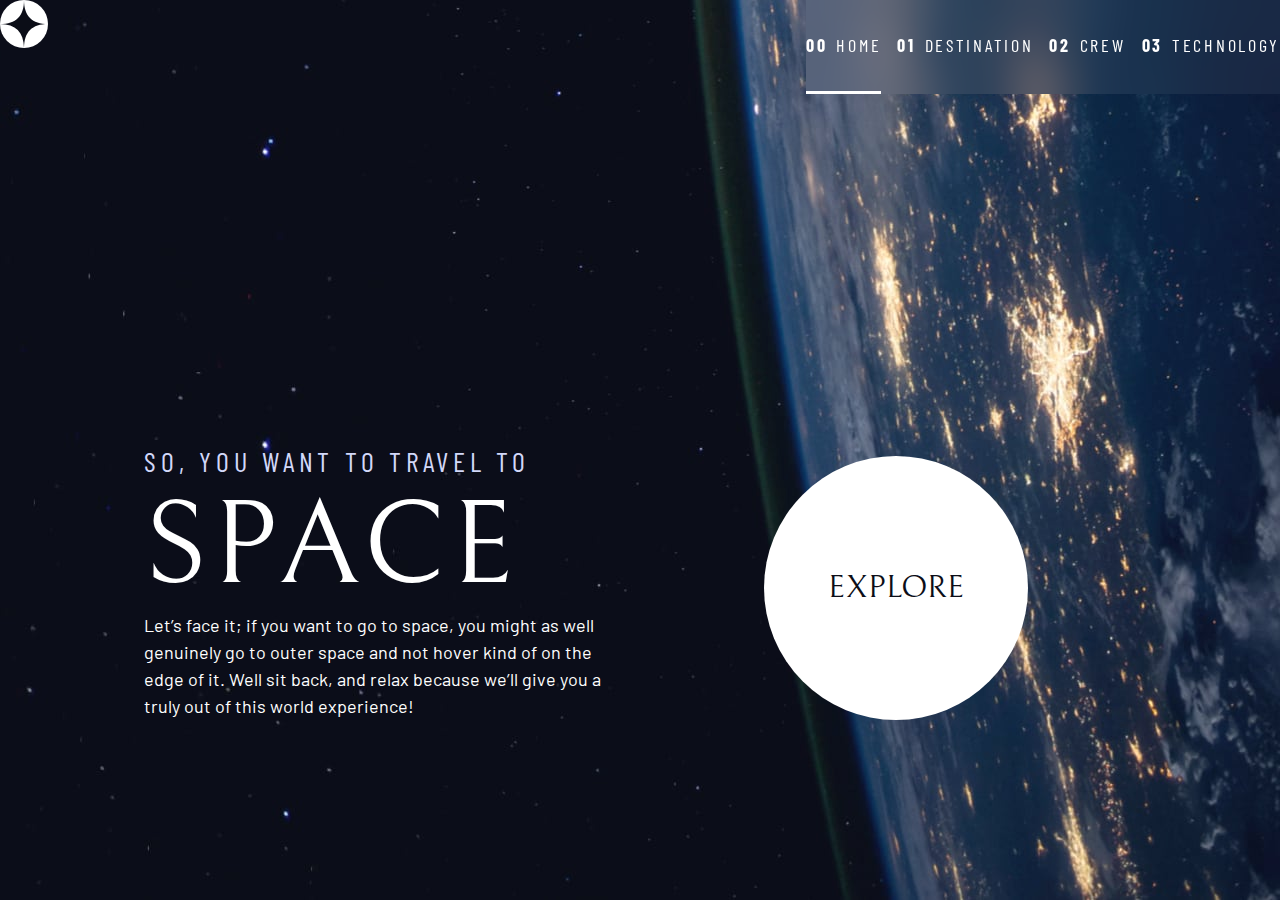
==== index.html @ 359c423d "adding functionality to menu button" ====
<!DOCTYPE html>
<html lang="en">
  <head>
    <meta charset="UTF-8" />
    <meta name="viewport" content="width=device-width, initial-scale=1.0" />

    <link
      rel="icon"
      type="image/png"
      sizes="32x32"
      href="./assets/favicon-32x32.png"
    />
    <!-- Google fonts -->
    <link rel="preconnect" href="https://fonts.googleapis.com" />
    <link rel="preconnect" href="https://fonts.gstatic.com" crossorigin />
    <link
      href="https://fonts.googleapis.com/css2?family=Barlow+Condensed:wght@400;700&family=Bellefair&family=Barlow:wght@400;700&display=swap"
      rel="stylesheet"
    />
    <!-- Custom CSS -->
    <link rel="stylesheet" href="index.css" />
    <!-- Custom CSS -->
    <script src="index.js" defer></script>

    <title>Frontend Mentor | Space tourism website</title>
  </head>
  <body class="home">
    <!-- navigation -->
    <header class="primary-header flex">
      <div>
        <img src="./assets/shared/logo.svg" alt="space tourism logo" />
      </div>
      <div>
        <button class="mobile-nav-toggle" aria-controls="primary-navigation">
          <span class="sr-only" aria-expanded="false">Menu</span>
        </button>
        <nav>
          <ul
            id="primary-navigation"
            data-visible="false"
            class="primary-navigation underline-indicators flex"
          >
            <li class="active">
              <a
                class="uppercase ff-sans-cond text-white letter-spacing-2"
                href="index.html"
              >
                <span>00</span>Home
              </a>
            </li>
            <li>
              <a
                class="uppercase ff-sans-cond text-white letter-spacing-2"
                href="destination.html"
              >
                <span>01</span>Destination
              </a>
            </li>
            <li>
              <a
                class="uppercase ff-sans-cond text-white letter-spacing-2"
                href="crew.html"
              >
                <span>02</span>Crew
              </a>
            </li>
            <li>
              <a
                class="uppercase ff-sans-cond text-white letter-spacing-2"
                href="technology.html"
              >
                <span>03</span>Technology
              </a>
            </li>
          </ul>
        </nav>
      </div>
    </header>

    <div class="grid-container grid-container--home">
      <div>
        <h1 class="fs-500 uppercase ff-sans-cond text-accent letter-spacing-1">
          So, you want to travel to
          <span class="d-block fs-900 ff-serif text-white">Space</span>
        </h1>
        <p>
          Let’s face it; if you want to go to space, you might as well genuinely
          go to outer space and not hover kind of on the edge of it. Well sit
          back, and relax because we’ll give you a truly out of this world
          experience!
        </p>
      </div>
      <div>
        <a href="#" class="large-button uppercase ff-serif text-dark bg-white"
          >Explore</a
        >
      </div>
    </div>
  </body>
</html>
---- index.css ----
/* ------------------- */
/* Custom properties   */
/* ------------------- */

/* mobile */
:root {
  /* colors */
  --clr-dark: 230 35% 7%;
  --clr-light: 231 77% 90%;
  --clr-white: 0 0% 100%;

  /* font-sizes */
  --fs-900: clamp(5rem, 8vw + 1rem, 9.375rem);
  --fs-800: 3.5rem;
  --fs-700: 1.5rem;
  --fs-600: 1rem;
  --fs-500: 1.75rem;
  --fs-400: 0.9375rem;
  --fs-300: 1rem;
  --fs-200: 0.875rem;

  /* font-families */
  --ff-serif: "Bellefair", serif;
  --ff-sans-cond: "Barlow Condensed", sans-serif;
  --ff-sans-normal: "Barlow", sans-serif;
}

/* tablet  */
@media (min-width: 35em) {
  :root {
    --fs-800: 5rem;
    --fs-700: 2.5rem;
    --fs-600: 1.5rem;
    --fs-400: 1rem;
  }
}

/* desktop */
@media (min-width: 45em) {
  :root {
    /* font-sizes */
    --fs-800: 6.25rem;
    --fs-700: 3.5rem;
    --fs-600: 2rem;
    --fs-400: 1.125rem;
  }
}

/* ------------------- */
/* Reset               */
/* ------------------- */

/* https://piccalil.li/blog/a-modern-css-reset/ */

/* Box sizing */
*,
*::before,
*::after {
  box-sizing: border-box;
}

/* Reset margins */
body,
h1,
h2,
h3,
h4,
h5,
p,
figure,
picture {
  margin: 0;
}

h1,
h2,
h3,
h4,
h5,
h6,
p {
  font-weight: 400;
}

/* set up the body */
body {
  font-family: var(--ff-sans-normal);
  font-size: var(--fs-400);
  color: hsl(var(--clr-white));
  background-color: hsl(var(--clr-dark));
  line-height: 1.5;
  min-height: 100vh;

  display: grid;
  grid-template-rows: min-content 1fr;
  overflow-x: hidden;
}

/* make images easier to work with */
img,
picutre {
  max-width: 100%;
  display: block;
}

/* make form elements easier to work with */
input,
button,
textarea,
select {
  font: inherit;
}

/* remove animations for people who've turned them off */
@media (prefers-reduced-motion: reduce) {
  *,
  *::before,
  *::after {
    animation-duration: 0.01ms !important;
    animation-iteration-count: 1 !important;
    transition-duration: 0.01ms !important;
    scroll-behavior: auto !important;
  }
}

/* ------------------- */
/* Utility classes     */
/* ------------------- */

/* general */

.flex {
  display: flex;
  gap: var(--gap, 1rem);
}

.grid {
  display: grid;
  gap: var(--gap, 1rem);
}

.d-block {
  display: block;
}

.flow > *:where(:not(:first-child)) {
  margin-top: var(--flow-space, 1rem);
}

.container {
  padding-inline: 2em;
  margin-inline: auto;
  max-width: 80rem;
}

.grid-container {
  text-align: center;
  display: grid;
  place-items: center;
  padding-inline: 1rem;
}

.grid-container * {
  max-width: 50ch;
}

@media (min-width: 45em) {
  .grid-container {
    text-align: left;
    column-gap: var(--container-gap, 2rem);
    grid-template-columns:
      minmax(1rem, 1fr)
      repeat(2, minmax(0, 30rem))
      minmax(1rem, 1fr);
  }

  .grid-container > *:first-child {
    grid-column: 2;
  }

  .grid-container > *:last-child {
    grid-column: 3;
  }

  .grid-container--home {
    padding-bottom: max(6rem, 20vh);
    align-items: end;
  }
}

.sr-only {
  position: absolute;
  width: 1px;
  height: 1px;
  padding: 0;
  margin: -1px;
  overflow: hidden;
  clip: rect(0, 0, 0, 0);
  white-space: nowrap; /* added line */
  border: 0;
}

/* colors */

.bg-dark {
  background-color: hsl(var(--clr-dark));
}
.bg-accent {
  background-color: hsl(var(--clr-light));
}
.bg-white {
  background-color: hsl(var(--clr-white));
}

.text-dark {
  color: hsl(var(--clr-dark));
}
.text-accent {
  color: hsl(var(--clr-light));
}
.text-white {
  color: hsl(var(--clr-white));
}

/* typography */

.ff-serif {
  font-family: var(--ff-serif);
}
.ff-sans-cond {
  font-family: var(--ff-sans-cond);
}
.ff-sans-normal {
  font-family: var(--ff-sans-normal);
}

.letter-spacing-1 {
  letter-spacing: 4.75px;
}
.letter-spacing-2 {
  letter-spacing: 2.7px;
}
.letter-spacing-3 {
  letter-spacing: 2.35px;
}

.uppercase {
  text-transform: uppercase;
}

.fs-900 {
  font-size: var(--fs-900);
}
.fs-800 {
  font-size: var(--fs-800);
}
.fs-700 {
  font-size: var(--fs-700);
}
.fs-600 {
  font-size: var(--fs-600);
}
.fs-500 {
  font-size: var(--fs-500);
}
.fs-400 {
  font-size: var(--fs-400);
}
.fs-300 {
  font-size: var(--fs-300);
}
.fs-200 {
  font-size: var(--fs-200);
}

.fs-900,
.fs-800,
.fs-700,
.fs-600 {
  line-height: 1.1;
}

.numbered-title {
  font-family: var(--ff-sans-cond);
  font-size: var(--fs-500);
  text-transform: uppercase;
  letter-spacing: 4.72px;
}

.numbered-title span {
  margin-right: 0.5em;
  font-weight: 700;
  color: hsl(var(--clr-white) / 0.25);
}

/* ------------------- */
/* Components          */
/* ------------------- */

.large-button {
  font-size: 2rem;
  position: relative;
  z-index: 1;
  display: inline-grid;
  place-items: center;
  padding: 0 2em;
  border-radius: 50%;
  aspect-ratio: 1;
  text-decoration: none;
}

.large-button::after {
  content: "";
  position: absolute;
  z-index: -1;
  width: 100%;
  height: 100%;
  background: hsl(var(--clr-white) / 0.1);
  border-radius: 50%;
  opacity: 0;
  transition: opacity 500ms linear, transform 750ms ease-in-out;
}

.large-button:hover::after,
.large-button:focus::after {
  opacity: 1;
  transform: scale(1.5);
}

.primary-navigation {
  --underline-gap: 2rem;
  list-style: none;
  padding: 0;
  margin: 0;
  flex-direction: row;
  background: hsl(var(--clr-dark) / 0.95);
}

.mobile-nav-toggle {
  display: none;
}

@supports (backdrop-filter: blur(1.5rem)) {
  .primary-navigation {
    background: hsl(var(--clr-white) / 0.05);
    backdrop-filter: blur(1.5rem);
  }
}

@media (max-width: 35rem) {
  .primary-navigation {
    --underline-gap: 0.5rem;
    position: fixed;
    z-index: 1000;
    inset: 0 0 0 30%;
    list-style: none;
    padding: min(20rem, 10vh) 2rem;
    margin: 0;
    flex-direction: column;
    border-bottom: 0;
    transform: translateX(100%);
    transition: transform 500ms ease-in-out;
  }

  .primary-navigation[data-visible="true"] {
    transform: translateX(0);
  }

  .primary-navigation.underline-indicators > .active {
    border-bottom: 0;
  }

  .mobile-nav-toggle {
    display: block;
    cursor: pointer;
    position: absolute;
    z-index: 2000;
    right: 1rem;
    top: 2rem;
    background: transparent;

    background-image: url("./assets/shared/icon-hamburger.svg");
    background-repeat: no-repeat;
    width: 1.5rem;
    aspect-ratio: 1;
    border: 0;
  }
}

.primary-navigation a > span {
  font-weight: 700;
  margin-right: 0.5em;
}

.primary-navigation a {
  text-decoration: none;
}

.primary-header {
  justify-content: space-between;
}

.underline-indicators > * {
  cursor: pointer;
  padding: var(--underline-gap, 1rem) 0;
  border: 0;
  border-bottom: 0.2rem solid hsl(var(--clr-white) / 0);
}

.underline-indicators > *:hover,
.underline-indicators > *:focus {
  border-color: hsl(var(--clr-white) / 0.5);
}

.underline-indicators > .active,
.underline-indicators > [aria-selected="true"] {
  color: hsl(var(--clr-white) / 1);
  border-color: hsl(var(--clr-white) / 1);
}

.tab-list {
  --gap: 2rem;
}

.dot-indicators > * {
  cursor: pointer;
  border: 0;
  border-radius: 50%;
  padding: 0.5em;
  background-color: hsl(var(--clr-white) / 0.25);
}

.dot-indicators > *:hover,
.dot-indicators > *:focus {
  background-color: hsl(var(--clr-white) / 0.5);
}

.dot-indicators > [aria-selected="true"] {
  background-color: hsl(var(--clr-white) / 1);
}

.number-indicators > * {
  display: grid;
  place-items: center;
  cursor: pointer;
  border: 0.1rem solid hsl(var(--clr-white) / 0.25);
  border-radius: 50%;
  color: hsl(var(--clr-white));
  aspect-ratio: 1;
  padding: 0 1em;
  background-color: hsl(var(--clr-dark));
}

.number-indicators > *:hover,
.number-indicators > *:focus {
  border-color: hsl(var(--clr-white) / 1);
}

.number-indicators > [aria-selected="true"] {
  color: hsl(var(--clr-dark));
  background-color: hsl(var(--clr-white));
  border-color: hsl(var(--clr-white) / 1);
}

.homepage-title span {
  display: block;
}

/* ------------------- */
/* Page Specific       */
/* ------------------- */

.body {
  background-size: cover;
  background-position: bottom center;
}
/* home */
.home {
  background-image: url("./assets/home/background-home-mobile.jpg");
}
@media (min-width: 35em) {
  .home {
    background-position: center center;
    background-image: url("./assets/home/background-home-tablet.jpg");
  }
}
@media (min-width: 45em) {
  .home {
    background-image: url("./assets/home/background-home-desktop.jpg");
  }
}
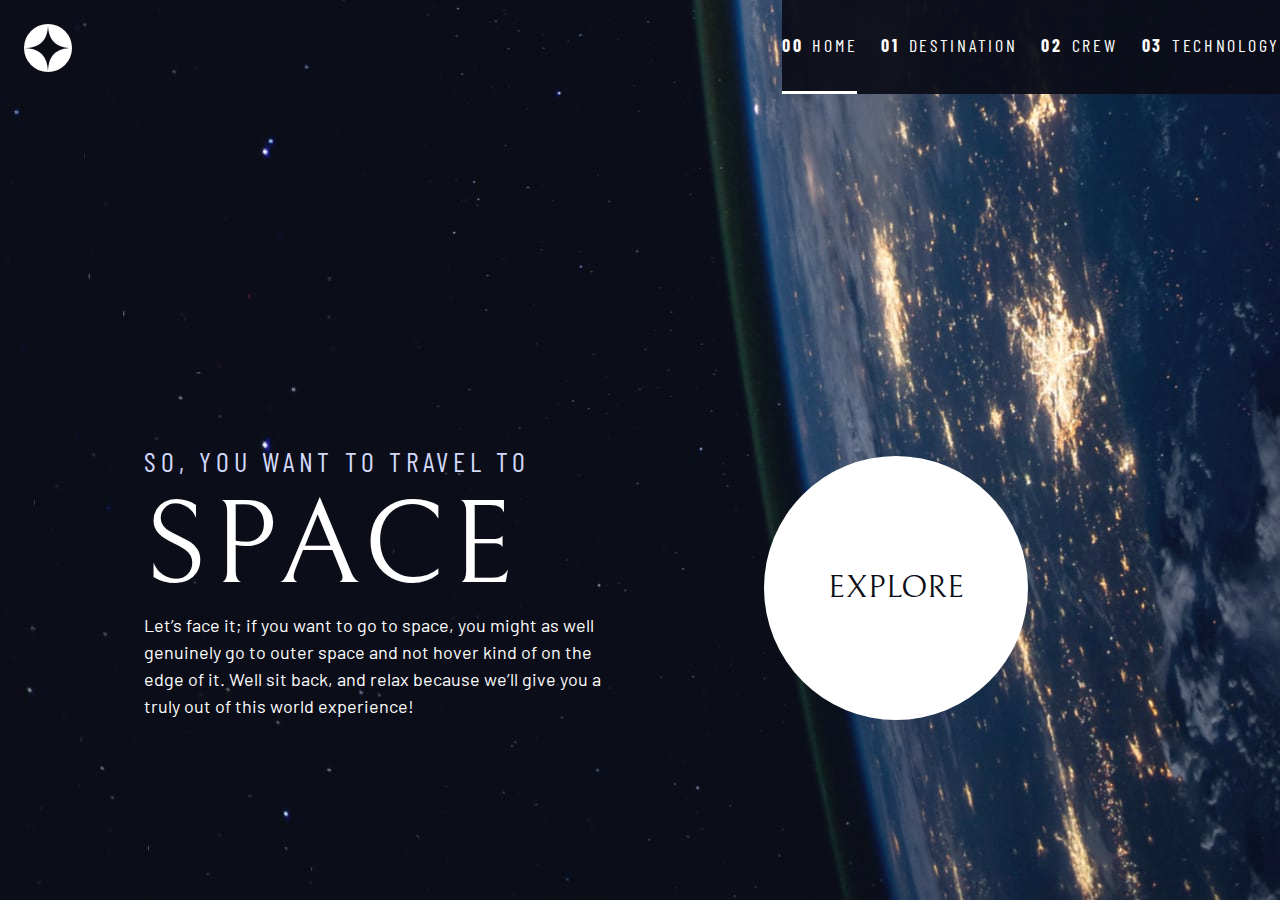
==== commit e88c8c2b: "medium navigation" ====
--- a/index.html
+++ b/index.html
@@ -28,7 +28,11 @@
     <!-- navigation -->
     <header class="primary-header flex">
       <div>
-        <img src="./assets/shared/logo.svg" alt="space tourism logo" />
+        <img
+          src="./assets/shared/logo.svg"
+          alt="space tourism logo"
+          class="logo"
+        />
       </div>
       <div>
         <button class="mobile-nav-toggle" aria-controls="primary-navigation">
--- a/index.css
+++ b/index.css
@@ -327,7 +327,17 @@
   transform: scale(1.5);
 }
 
+/*  primary header  */
+.logo {
+  margin: 1.5rem clamp(1.5rem, 5vw, 3.5px);
+}
+
+.primary-header {
+  justify-content: space-between;
+}
+
 .primary-navigation {
+  --gap: clamp(1.5rem, 5vw, 3.5px);
   --underline-gap: 2rem;
   list-style: none;
   padding: 0;
@@ -336,16 +346,25 @@
   background: hsl(var(--clr-dark) / 0.95);
 }
 
+.primary-navigation a > span {
+  font-weight: 700;
+  margin-right: 0.5em;
+}
+
+.primary-navigation a {
+  text-decoration: none;
+}
+
 .mobile-nav-toggle {
   display: none;
 }
 
-@supports (backdrop-filter: blur(1.5rem)) {
+/* @supports (backdrop-filter: blur(1.5rem)) {
   .primary-navigation {
     background: hsl(var(--clr-white) / 0.05);
     backdrop-filter: blur(1.5rem);
   }
-}
+} */
 
 @media (max-width: 35rem) {
   .primary-navigation {
@@ -378,26 +397,28 @@
     right: 1rem;
     top: 2rem;
     background: transparent;
-
     background-image: url("./assets/shared/icon-hamburger.svg");
     background-repeat: no-repeat;
+    background-position: center;
     width: 1.5rem;
     aspect-ratio: 1;
     border: 0;
   }
-}
-
-.primary-navigation a > span {
-  font-weight: 700;
-  margin-right: 0.5em;
-}
-
-.primary-navigation a {
-  text-decoration: none;
-}
-
-.primary-header {
-  justify-content: space-between;
+
+  .mobile-nav-toggle:focus-visible {
+    outline: 5px solid white;
+    outline-offset: 5px;
+  }
+}
+
+@media (min-width: 35em) and (max-width: 45em) {
+  .primary-navigation {
+    padding-inline: 3rem;
+  }
+
+  .primary-navigation a > span {
+    display: none;
+  }
 }
 
 .underline-indicators > * {
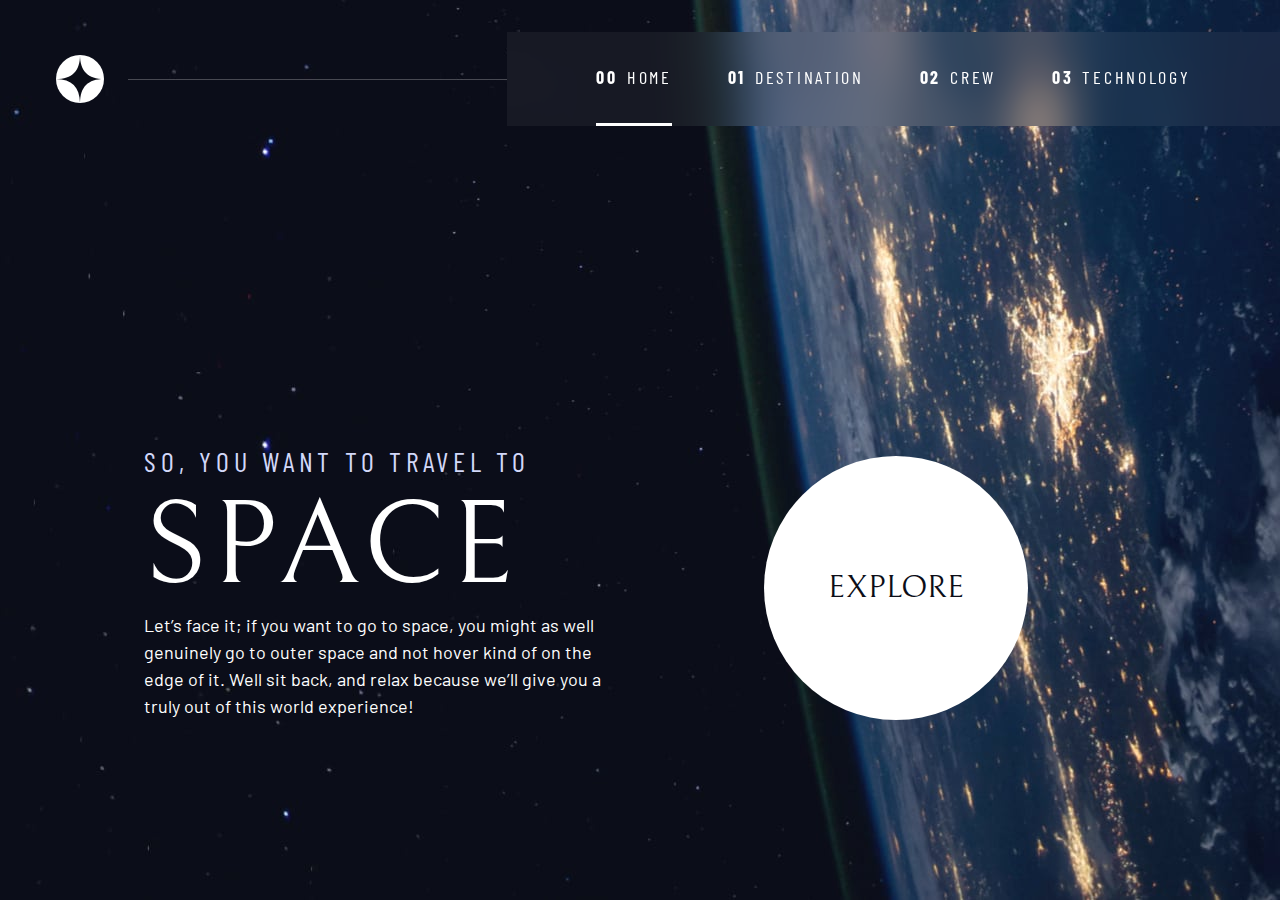
==== commit 41bdc881: "desktop nav" ====
--- a/index.html
+++ b/index.html
@@ -34,51 +34,49 @@
           class="logo"
         />
       </div>
-      <div>
-        <button class="mobile-nav-toggle" aria-controls="primary-navigation">
-          <span class="sr-only" aria-expanded="false">Menu</span>
-        </button>
-        <nav>
-          <ul
-            id="primary-navigation"
-            data-visible="false"
-            class="primary-navigation underline-indicators flex"
-          >
-            <li class="active">
-              <a
-                class="uppercase ff-sans-cond text-white letter-spacing-2"
-                href="index.html"
-              >
-                <span>00</span>Home
-              </a>
-            </li>
-            <li>
-              <a
-                class="uppercase ff-sans-cond text-white letter-spacing-2"
-                href="destination.html"
-              >
-                <span>01</span>Destination
-              </a>
-            </li>
-            <li>
-              <a
-                class="uppercase ff-sans-cond text-white letter-spacing-2"
-                href="crew.html"
-              >
-                <span>02</span>Crew
-              </a>
-            </li>
-            <li>
-              <a
-                class="uppercase ff-sans-cond text-white letter-spacing-2"
-                href="technology.html"
-              >
-                <span>03</span>Technology
-              </a>
-            </li>
-          </ul>
-        </nav>
-      </div>
+      <button class="mobile-nav-toggle" aria-controls="primary-navigation">
+        <span class="sr-only" aria-expanded="false">Menu</span>
+      </button>
+      <nav>
+        <ul
+          id="primary-navigation"
+          data-visible="false"
+          class="primary-navigation underline-indicators flex"
+        >
+          <li class="active">
+            <a
+              class="uppercase ff-sans-cond text-white letter-spacing-2"
+              href="index.html"
+            >
+              <span>00</span>Home
+            </a>
+          </li>
+          <li>
+            <a
+              class="uppercase ff-sans-cond text-white letter-spacing-2"
+              href="destination.html"
+            >
+              <span>01</span>Destination
+            </a>
+          </li>
+          <li>
+            <a
+              class="uppercase ff-sans-cond text-white letter-spacing-2"
+              href="crew.html"
+            >
+              <span>02</span>Crew
+            </a>
+          </li>
+          <li>
+            <a
+              class="uppercase ff-sans-cond text-white letter-spacing-2"
+              href="technology.html"
+            >
+              <span>03</span>Technology
+            </a>
+          </li>
+        </ul>
+      </nav>
     </header>
 
     <div class="grid-container grid-container--home">
--- a/index.css
+++ b/index.css
@@ -2,7 +2,6 @@
 /* Custom properties   */
 /* ------------------- */
 
-/* mobile */
 :root {
   /* colors */
   --clr-dark: 230 35% 7%;
@@ -25,7 +24,6 @@
   --ff-sans-normal: "Barlow", sans-serif;
 }
 
-/* tablet  */
 @media (min-width: 35em) {
   :root {
     --fs-800: 5rem;
@@ -35,7 +33,6 @@
   }
 }
 
-/* desktop */
 @media (min-width: 45em) {
   :root {
     /* font-sizes */
@@ -93,6 +90,7 @@
 
   display: grid;
   grid-template-rows: min-content 1fr;
+
   overflow-x: hidden;
 }
 
@@ -327,23 +325,29 @@
   transform: scale(1.5);
 }
 
-/*  primary header  */
+/* primary header */
+
 .logo {
-  margin: 1.5rem clamp(1.5rem, 5vw, 3.5px);
+  margin: 1.5rem clamp(1.5rem, 5vw, 3.5rem);
 }
 
 .primary-header {
   justify-content: space-between;
+  align-items: center;
 }
 
 .primary-navigation {
-  --gap: clamp(1.5rem, 5vw, 3.5px);
+  --gap: clamp(1.5rem, 5vw, 3.5rem);
   --underline-gap: 2rem;
   list-style: none;
   padding: 0;
   margin: 0;
-  flex-direction: row;
-  background: hsl(var(--clr-dark) / 0.95);
+  background: hsl(var(--clr-white) / 0.05);
+  backdrop-filter: blur(1.5rem);
+}
+
+.primary-navigation a {
+  text-decoration: none;
 }
 
 .primary-navigation a > span {
@@ -351,20 +355,9 @@
   margin-right: 0.5em;
 }
 
-.primary-navigation a {
-  text-decoration: none;
-}
-
 .mobile-nav-toggle {
   display: none;
 }
-
-/* @supports (backdrop-filter: blur(1.5rem)) {
-  .primary-navigation {
-    background: hsl(var(--clr-white) / 0.05);
-    backdrop-filter: blur(1.5rem);
-  }
-} */
 
 @media (max-width: 35rem) {
   .primary-navigation {
@@ -373,10 +366,9 @@
     z-index: 1000;
     inset: 0 0 0 30%;
     list-style: none;
-    padding: min(20rem, 10vh) 2rem;
+    padding: min(20rem, 15vh) 2rem;
     margin: 0;
     flex-direction: column;
-    border-bottom: 0;
     transform: translateX(100%);
     transition: transform 500ms ease-in-out;
   }
@@ -386,18 +378,17 @@
   }
 
   .primary-navigation.underline-indicators > .active {
-    border-bottom: 0;
+    border: 0;
   }
 
   .mobile-nav-toggle {
     display: block;
-    cursor: pointer;
     position: absolute;
     z-index: 2000;
     right: 1rem;
     top: 2rem;
     background: transparent;
-    background-image: url("./assets/shared/icon-hamburger.svg");
+    background-image: url(./assets/shared/icon-hamburger.svg);
     background-repeat: no-repeat;
     background-position: center;
     width: 1.5rem;
@@ -405,19 +396,46 @@
     border: 0;
   }
 
+  .mobile-nav-toggle[aria-expanded="true"] {
+    background-image: url(./assets/shared/icon-close.svg);
+  }
+
   .mobile-nav-toggle:focus-visible {
     outline: 5px solid white;
     outline-offset: 5px;
   }
 }
 
-@media (min-width: 35em) and (max-width: 45em) {
+@media (min-width: 35em) {
   .primary-navigation {
-    padding-inline: 3rem;
-  }
-
+    padding-inline: clamp(3rem, 7vw, 7rem);
+  }
+}
+
+@media (min-width: 35em) and (max-width: 49.99em) {
   .primary-navigation a > span {
     display: none;
+  }
+}
+
+@media (min-width: 45em) {
+  .primary-header::after {
+    content: "";
+    display: block;
+    position: relative;
+    height: 1px;
+    width: 100%;
+    margin-right: -2.5rem;
+    background: hsl(var(--clr-white) / 0.25);
+    order: 1;
+  }
+
+  nav {
+    order: 2;
+  }
+
+  .primary-navigation {
+    margin-block: 2rem;
   }
 }
 
@@ -487,26 +505,27 @@
   display: block;
 }
 
-/* ------------------- */
-/* Page Specific       */
-/* ------------------- */
-
-.body {
+/* ----------------------------- */
+/* Page specific background      */
+/* ----------------------------- */
+body {
   background-size: cover;
   background-position: bottom center;
 }
 /* home */
 .home {
-  background-image: url("./assets/home/background-home-mobile.jpg");
-}
-@media (min-width: 35em) {
+  background-image: url(./assets/home/background-home-mobile.jpg);
+}
+
+@media (min-width: 35rem) {
   .home {
     background-position: center center;
-    background-image: url("./assets/home/background-home-tablet.jpg");
-  }
-}
-@media (min-width: 45em) {
+    background-image: url(./assets/home/background-home-tablet.jpg);
+  }
+}
+
+@media (min-width: 45rem) {
   .home {
-    background-image: url("./assets/home/background-home-desktop.jpg");
-  }
-}
+    background-image: url(./assets/home/background-home-desktop.jpg);
+  }
+}
